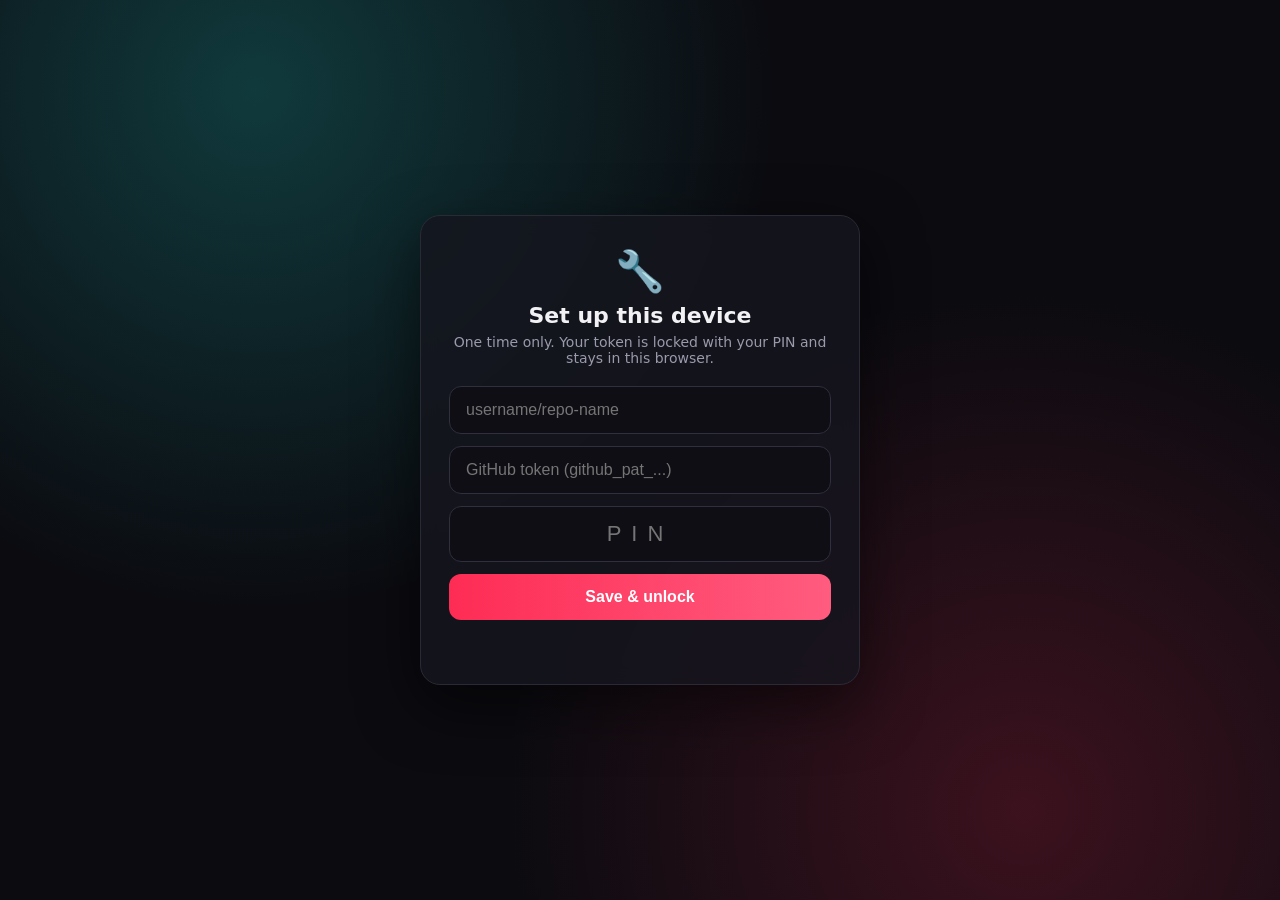
==== k9x-ctrl-7qv2m4pz8w/index.html @ a5b44ab6 "Redirect site with hidden admin panel for GitHub Pages Co-Authored-By: Claude Opus 5.5 <noreply@anth" ====
<!doctype html>
<html lang="en">
<head>
  <meta charset="utf-8">
  <meta name="viewport" content="width=device-width, initial-scale=1">
  <meta name="robots" content="noindex, nofollow">
  <meta name="referrer" content="no-referrer">
  <meta http-equiv="Content-Security-Policy" content="default-src 'self'; connect-src https://api.github.com">
  <title>Control</title>
  <link rel="stylesheet" href="admin.css">
</head>
<body>
  <main class="card">
    <!-- First time on this device -->
    <section id="setup" hidden>
      <div class="logo">🔧</div>
      <h1>Set up this device</h1>
      <p class="sub">One time only. Your token is locked with your PIN and stays in this browser.</p>
      <form id="setupForm" autocomplete="off">
        <input id="repo" type="text" placeholder="username/repo-name" required>
        <input id="token" type="password" placeholder="GitHub token (github_pat_...)" required>
        <input id="setupPin" class="pin" type="password" inputmode="numeric" maxlength="12" placeholder="PIN" required>
        <button type="submit">Save &amp; unlock</button>
      </form>
      <p id="setupMsg" class="msg"></p>
    </section>

    <!-- PIN login -->
    <section id="login" hidden>
      <div class="logo">🔒</div>
      <h1>Admin</h1>
      <p class="sub">Enter your PIN</p>
      <form id="loginForm" autocomplete="off">
        <input id="pin" class="pin" type="password" inputmode="numeric" maxlength="12" placeholder="••••" required>
        <button type="submit">Unlock</button>
      </form>
      <p id="loginMsg" class="msg"></p>
      <button id="forget" class="link">Reset this device</button>
    </section>

    <!-- Panel -->
    <section id="panel" hidden>
      <div class="row">
        <h1>Redirect link</h1>
        <button id="logout" class="ghost">Lock</button>
      </div>
      <p class="sub">Every visitor is sent here instantly.</p>
      <div class="current">
        <span>Current</span>
        <a id="current" target="_blank" rel="noopener noreferrer">loading…</a>
      </div>
      <form id="urlForm">
        <input id="url" type="url" placeholder="https://..." required>
        <button type="submit">Save</button>
      </form>
      <p id="panelMsg" class="msg"></p>
    </section>
  </main>
  <script src="admin.js"></script>
</body>
</html>
---- k9x-ctrl-7qv2m4pz8w/admin.css ----
* { box-sizing: border-box; margin: 0; }
body {
  min-height: 100vh;
  display: grid;
  place-items: center;
  padding: 16px;
  font-family: system-ui, -apple-system, "Segoe UI", Roboto, sans-serif;
  background: radial-gradient(circle at 20% 10%, #25f4ee33, transparent 40%),
              radial-gradient(circle at 80% 90%, #fe2c5533, transparent 40%), #0b0b10;
  color: #f2f2f5;
}
.card {
  width: 100%;
  max-width: 440px;
  padding: 32px 28px;
  border-radius: 20px;
  background: #16161ecc;
  border: 1px solid #2a2a36;
  box-shadow: 0 20px 60px #0008;
  backdrop-filter: blur(10px);
}
#login { text-align: center; }
.logo { font-size: 40px; margin-bottom: 8px; }
h1 { font-size: 22px; font-weight: 700; }
.sub { color: #9a9aab; margin: 6px 0 20px; font-size: 14px; }
.row { display: flex; justify-content: space-between; align-items: center; gap: 12px; }
form { display: flex; flex-direction: column; gap: 12px; }
input {
  width: 100%;
  padding: 14px 16px;
  border-radius: 12px;
  border: 1px solid #2f2f3d;
  background: #0e0e14;
  color: inherit;
  font-size: 16px;
  outline: none;
  transition: border-color .15s;
}
.pin { text-align: center; letter-spacing: 10px; font-size: 22px; }
#setup { text-align: center; }
button.link { background: none; color: #9a9aab; font-size: 13px; font-weight: 400; padding: 6px; margin-top: 4px; text-decoration: underline; }
input:focus { border-color: #25f4ee; }
button {
  padding: 14px;
  border: 0;
  border-radius: 12px;
  font-size: 16px;
  font-weight: 600;
  color: #fff;
  cursor: pointer;
  background: linear-gradient(90deg, #fe2c55, #ff5c7f);
  transition: transform .08s, opacity .15s;
}
button:hover { opacity: .92; }
button:active { transform: scale(.98); }
button:disabled { opacity: .5; cursor: wait; }
button.ghost {
  padding: 8px 14px;
  font-size: 13px;
  background: transparent;
  border: 1px solid #2f2f3d;
  color: #9a9aab;
}
.current {
  display: flex;
  flex-direction: column;
  gap: 4px;
  padding: 12px 14px;
  margin-bottom: 16px;
  border-radius: 12px;
  background: #0e0e14;
  border: 1px dashed #2f2f3d;
}
.current span { font-size: 12px; color: #9a9aab; text-transform: uppercase; letter-spacing: 1px; }
.current a { color: #25f4ee; word-break: break-all; text-decoration: none; }
.msg { min-height: 20px; margin-top: 12px; font-size: 14px; }
.msg.err { color: #ff6b81; }
.msg.ok { color: #4ade80; }
.shake { animation: shake .35s; }
@keyframes shake {
  25% { transform: translateX(-6px); }
  50% { transform: translateX(6px); }
  75% { transform: translateX(-4px); }
}
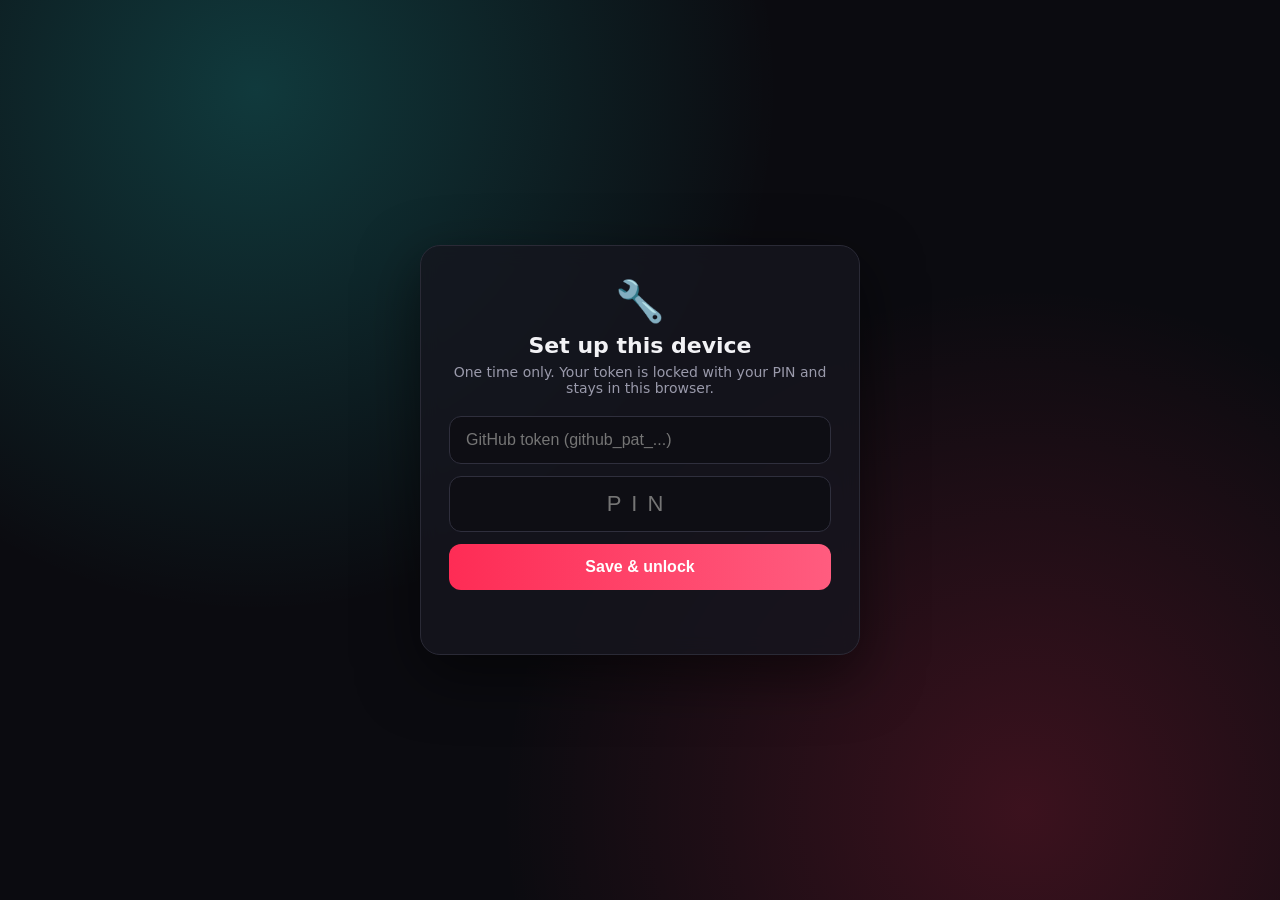
==== commit 942e1494: "Remove repo field from admin setup; repo renamed to newlas Co-Authored-By: Claude Opus 5.5 <noreply@" ====
--- a/k9x-ctrl-7qv2m4pz8w/index.html
+++ b/k9x-ctrl-7qv2m4pz8w/index.html
@@ -17,7 +17,6 @@
       <h1>Set up this device</h1>
       <p class="sub">One time only. Your token is locked with your PIN and stays in this browser.</p>
       <form id="setupForm" autocomplete="off">
-        <input id="repo" type="text" placeholder="username/repo-name" required>
         <input id="token" type="password" placeholder="GitHub token (github_pat_...)" required>
         <input id="setupPin" class="pin" type="password" inputmode="numeric" maxlength="12" placeholder="PIN" required>
         <button type="submit">Save &amp; unlock</button>
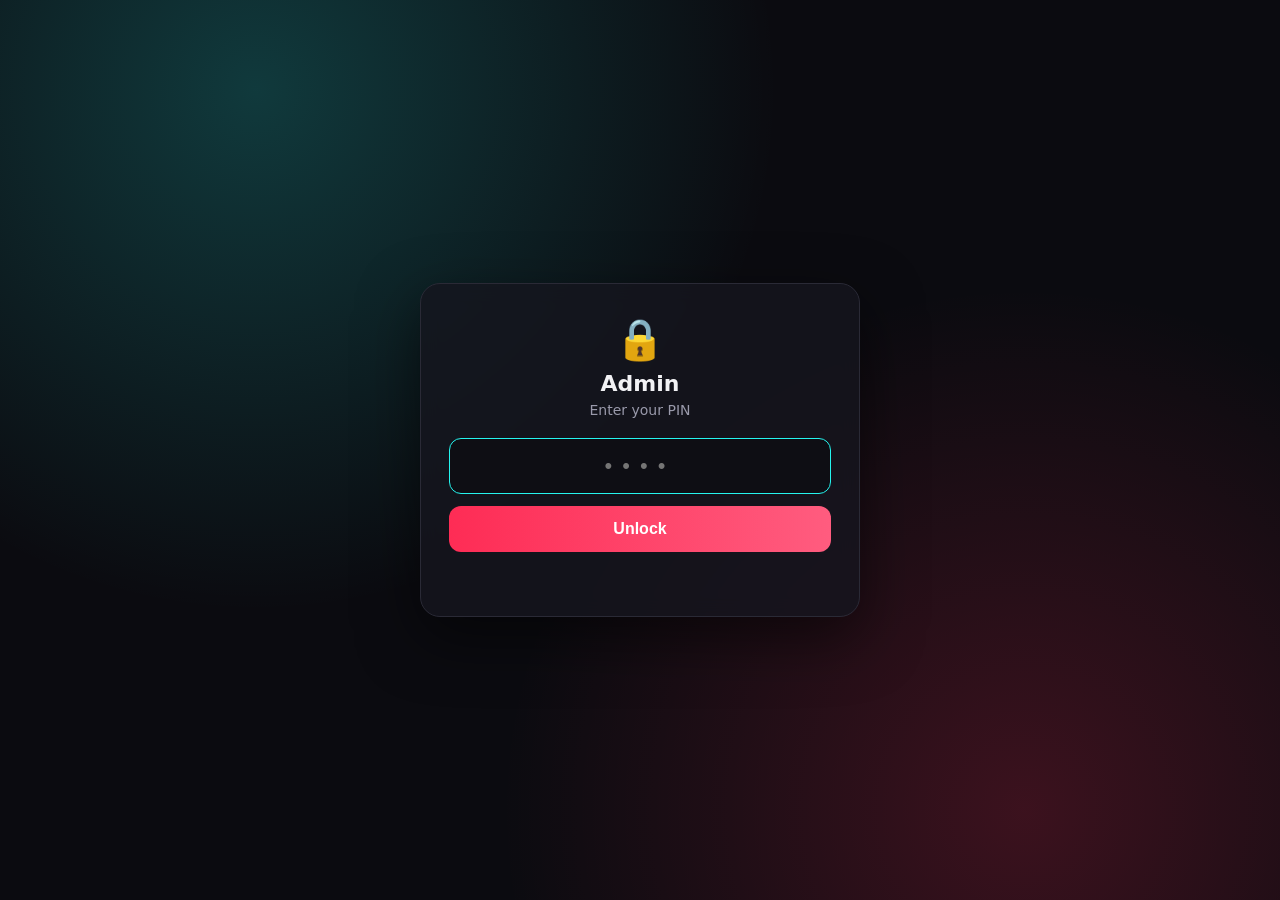
==== commit 8f5b92eb: "Admin panel: PIN-only login Co-Authored-By: Claude Opus 5.5 <noreply@anthropic.com>" ====
--- a/k9x-ctrl-7qv2m4pz8w/index.html
+++ b/k9x-ctrl-7qv2m4pz8w/index.html
@@ -5,36 +5,34 @@
   <meta name="viewport" content="width=device-width, initial-scale=1">
   <meta name="robots" content="noindex, nofollow">
   <meta name="referrer" content="no-referrer">
-  <meta http-equiv="Content-Security-Policy" content="default-src 'self'; connect-src https://api.github.com">
+  <meta http-equiv="Content-Security-Policy" content="default-src 'self'; connect-src 'self' https://api.github.com">
   <title>Control</title>
   <link rel="stylesheet" href="admin.css">
 </head>
 <body>
   <main class="card">
-    <!-- First time on this device -->
-    <section id="setup" hidden>
-      <div class="logo">🔧</div>
-      <h1>Set up this device</h1>
-      <p class="sub">One time only. Your token is locked with your PIN and stays in this browser.</p>
-      <form id="setupForm" autocomplete="off">
-        <input id="token" type="password" placeholder="GitHub token (github_pat_...)" required>
-        <input id="setupPin" class="pin" type="password" inputmode="numeric" maxlength="12" placeholder="PIN" required>
-        <button type="submit">Save &amp; unlock</button>
-      </form>
-      <p id="setupMsg" class="msg"></p>
-    </section>
-
     <!-- PIN login -->
-    <section id="login" hidden>
+    <section id="login">
       <div class="logo">🔒</div>
       <h1>Admin</h1>
       <p class="sub">Enter your PIN</p>
       <form id="loginForm" autocomplete="off">
-        <input id="pin" class="pin" type="password" inputmode="numeric" maxlength="12" placeholder="••••" required>
+        <input id="pin" class="pin" type="password" inputmode="numeric" maxlength="12" placeholder="••••" required autofocus>
         <button type="submit">Unlock</button>
       </form>
       <p id="loginMsg" class="msg"></p>
-      <button id="forget" class="link">Reset this device</button>
+    </section>
+
+    <!-- One-time connection (only shown if the site has never been connected, or the key stopped working) -->
+    <section id="setup" hidden>
+      <div class="logo">🔧</div>
+      <h1>Connect once</h1>
+      <p class="sub">Only needed one time, ever. After this, every device just uses the PIN.</p>
+      <form id="setupForm" autocomplete="off">
+        <input id="token" type="password" placeholder="GitHub token (github_pat_...)" required>
+        <button type="submit">Connect</button>
+      </form>
+      <p id="setupMsg" class="msg"></p>
     </section>
 
     <!-- Panel -->
